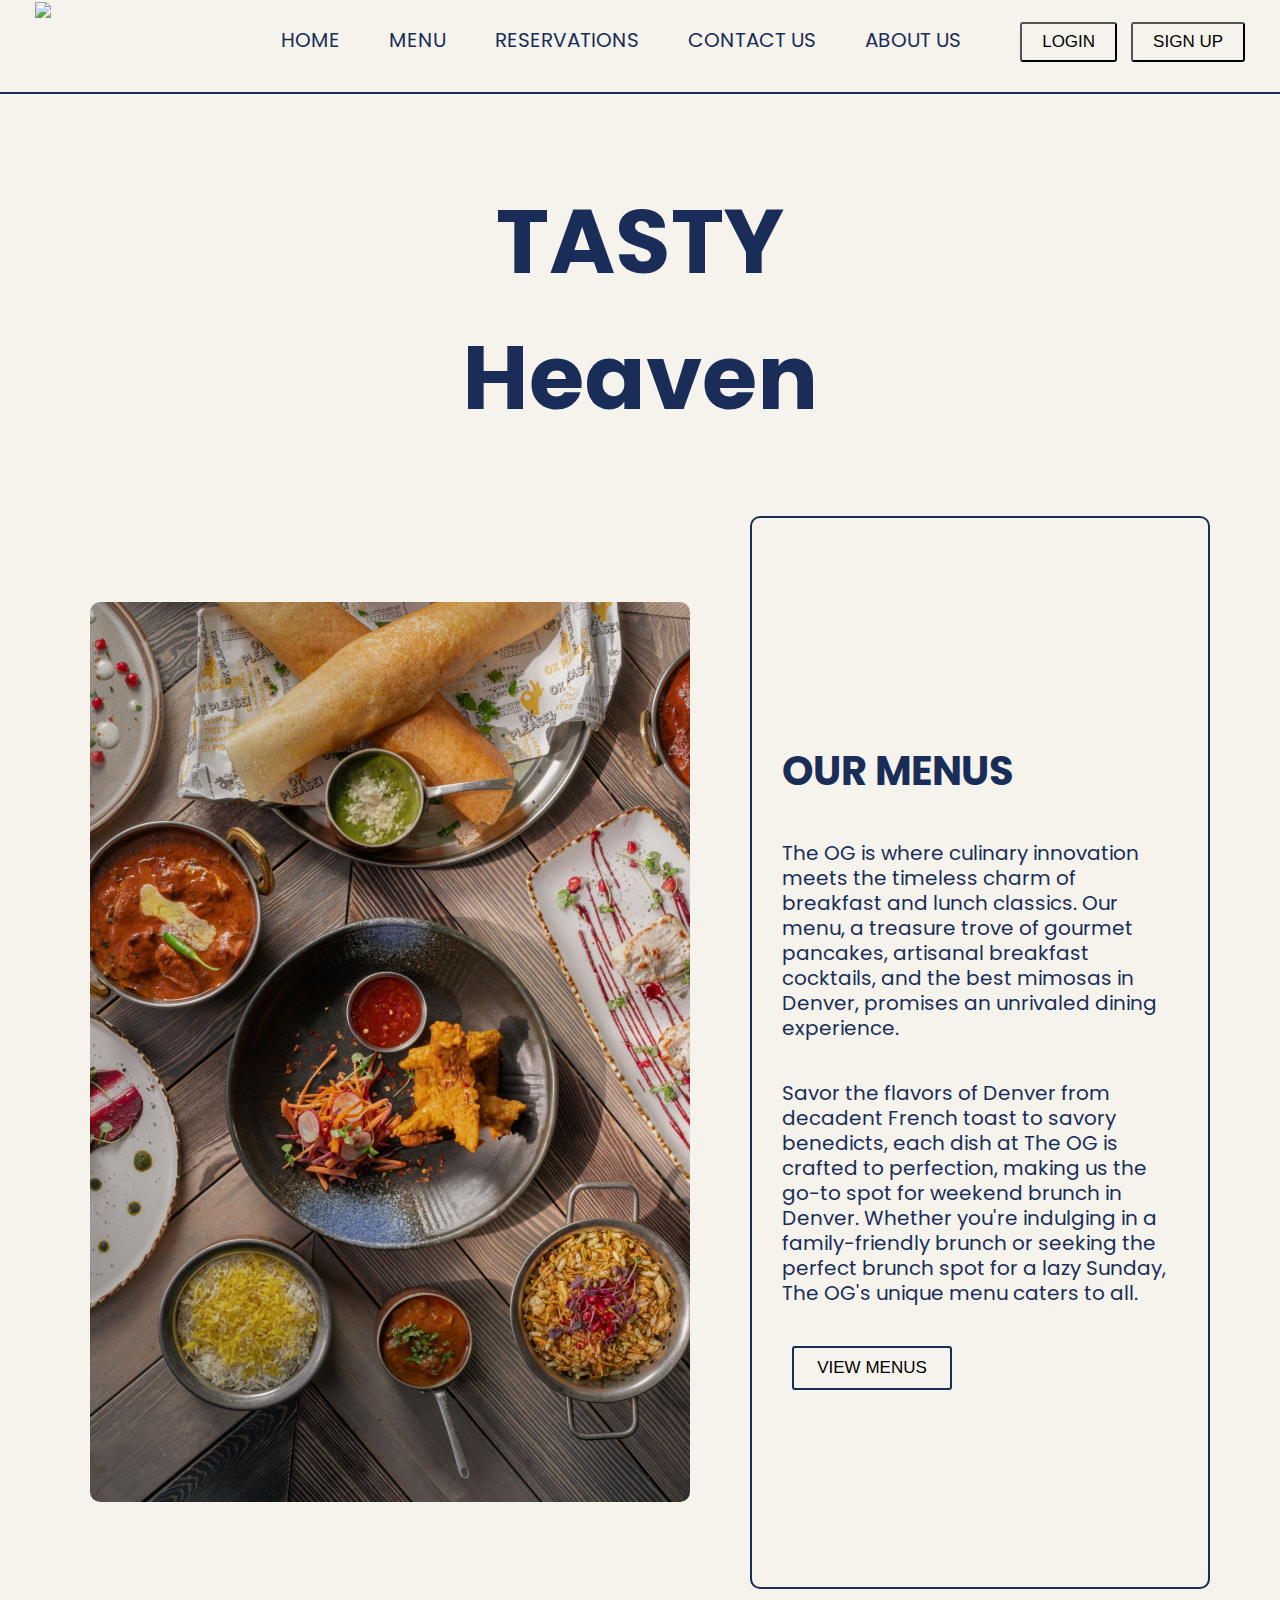
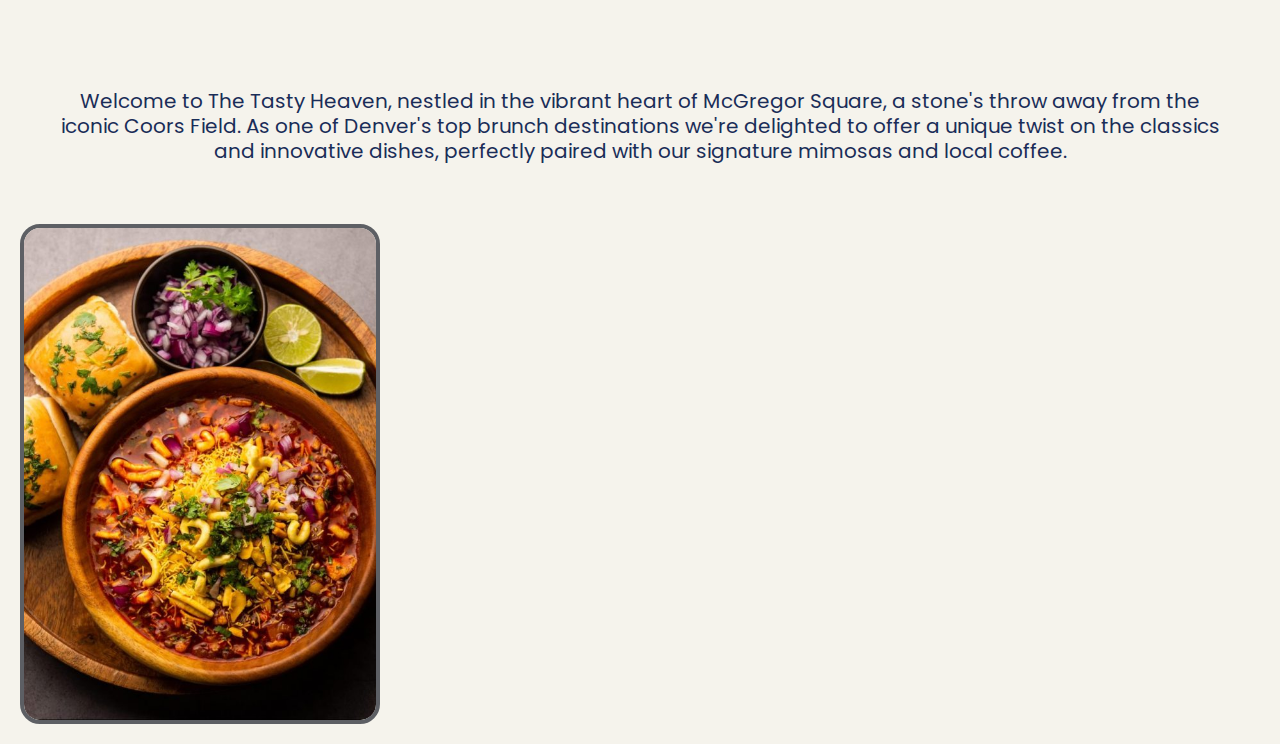
==== index.html @ a82ab864 "changes added" ====
<!DOCTYPE html>
<html lang="en">
<head>
    <meta charset="UTF-8">
    <meta name="viewport" content="width=device-width, initial-scale=1.0">
    <title>Tasty Heaven</title>
    <link rel="stylesheet" href="./css/home.css">
</head>
<body>
    <div class="container">
        <div class="nav-div">          
                <img src="./icons/home-page-icon/th-logo.png" class="nav-logo">
                <ul class="nav-links">
                    <li><a href="./index.html">HOME</a></li>
                    <li><a href="./pages/menu.html">MENU</a></li>
                    <li><a href="./pages/reservation.html">RESERVATIONS</a></li>
                    <li><a href="./pages/innovation.html">CONTACT US</a></li>
                    <li><a href="./pages/about_us.html">ABOUT US</a></li>
                    <a href="./pages/login.html"><button class="nav-login">LOGIN</button></a>
                    <a href="./pages/sign-up.html"><button class="nav-login">SIGN UP</button></a>
                </ul>
        </div>
    </div>
    <hr class="line">
    
    <div class="heading">
        <div>TASTY</div>
        <div>Heaven</div>
    </div>

    <div class="menu-container">
        <img src="./images/home-page/indian food.jpg" alt="indian food" class="indian-food">
        <div class="paragraph">
            <h1 class="card-title">Our menus</h1>
            <p class="card-info">The OG is where culinary innovation meets the timeless charm of breakfast and lunch classics. Our menu, a treasure trove of gourmet pancakes, artisanal breakfast cocktails, and the best mimosas in Denver, promises an unrivaled dining experience.</p>
            
            <p class="card-info">Savor the flavors of Denver from decadent French toast to savory benedicts, each dish at The OG is crafted to perfection, making us the go-to spot for weekend brunch in Denver. Whether you're indulging in a family-friendly brunch or seeking the perfect brunch spot for a lazy Sunday, The OG's unique menu caters to all.</p>
            <button class="menu-btn">view menus</button>
        </div>
    </div>
    <p class="card-info " id="para">Welcome to The Tasty Heaven, nestled in the vibrant heart of McGregor Square, a stone's throw away from the iconic Coors Field. As one of Denver's top brunch destinations we're delighted to offer a unique twist on the classics and innovative dishes, perfectly paired with our signature mimosas and local coffee.</p>
    
    <div class="card">
        <img src="./images/home-page/misal-pav.jpg" alt="misla pav" class="card-img">
        <div class="card-body">
            <h1 class="card-title"> Misal Pav</h1>
            <p class="card-info">Lorem ipsum dolor sit amet consectetur adipisicing elit. Tempore ad laborum molestias cum officiis commodi quisquam, repudiandae a quod error minus sapiente ducimus itaque explicabo nisi at deserunt expedita iure.</p>
            <button class="card-btn">See More</button>
        </div>
    </div>





    <script src="./javascript/home.js"></script>
</body>
</html>
---- css/home.css ----
@import url('https://fonts.googleapis.com/css2?family=Poppins:ital,wght@0,100;0,200;0,300;0,400;0,500;0,600;0,700;0,800;0,900;1,100;1,200;1,300;1,400;1,500;1,600;1,700;1,800;1,900&display=swap');

*{
    text-decoration: none;
    box-sizing: border-box;
}
body{
    box-sizing: border-box;
    margin: 0;
    padding: 0;
    color: rgb(26, 45, 88);
    background-color:rgb(245, 243, 236);
    font-family: 'poppins', sans-serif;
} 

.container{
    padding: 0px 15px;
}

.nav-div{
    display: flex;
    justify-content: space-between;
    align-items: center;
    padding: 2px 20px ;
}

.nav-logo{
    height: 80px;
    cursor: pointer;
}

li{
    list-style: none;
    display: inline-block;
    position: relative;
}

li a{
    color:rgb(26, 45, 88) ;
    font-size: 20px;
    /* font-weight: bold; */
    margin-right: 45px;
    overflow: hidden;
}

li a:hover{
    color:rgb(26, 45, 88) ;
}
li a::after{   
    content: '';
    position: absolute;
    bottom: -5px;
    left: 0;
    width: 0%;
    height: 2px;
    background-color: rgb(26, 45, 88);
    transition: all 0.5s;
    pointer-events: none;
    
}

li a:hover::after{
    width: 70%;
}

.nav-login{
    background-color: transparent;
    margin-left: 10px;
    padding: 8px 20px;
    font-size: 17px;
    /* font-weight: bold; */
    border-radius: 3px;
    
}

.nav-login:hover{
    background-color: rgb(252, 186, 79);
    transition: 0.7s;
}

.line{
    width: 100%;
    height: 1.5px;
    border: 0 none;
    background-color:rgb(26, 45, 88) ;
}

.heading{
    display: block;
    text-align: center;
    font-size: 90px;
    font-weight: bold;
    margin-top: 80px;
    
}

.card{
    display: flex;
    justify-content:center;
    align-items: center;
    width: 360px;
    height: 500px;
    border-radius: 20px;
    overflow: hidden;
    border: 4px solid rgb(93, 95, 100);
    position: relative;
    color: rgb(245, 243, 236);
    margin: 20px;
}

.card:hover .card-body{
    right: 0;
    transition: 0.8s;
}

.card-img{
    width: 100%;
    height: 100%;
    object-fit: cover;
    border-radius: 15px;
}

.card-body{
    width: 100%;
    height: 100%;
    top: 0;
    right: -100%;
    position: absolute;
    background: #1f3d473b;
    backdrop-filter: blur(5px);
    border-radius: 15px;
    padding: 25px;
    display: flex;
    flex-direction: column;
    justify-content: center;
}

.card-title{
    text-transform: uppercase;
    font-size: 40px;
    font-weight: 400px;
}

.card-info{
    font-size: 20px;
    line-height: 25px;
    margin: 40px 0px;
    font-weight: 400px;
}

.card-btn{
    color: #1f3d47;
    background: #8fabba;
    padding: 10px 20px;
    text-transform: capitalize;
    border: none;
    border-radius:8px;
    outline: none;
    font-weight: 500;
    cursor: pointer;
    width: 120px;
}

.menu-container{
    display: flex;
    justify-content: center;
    align-items: center;
    margin: 30px;   
}

.indian-food{
    /* object-fit: cover; */
    width: 70%;
    height: 900px;
    margin-left: 60px;
    margin-right: -40px;
    border-radius: 10px;
}

.paragraph{
    margin: 40px;
    padding: 197px 30px;
    border: 2px solid rgb(26, 45, 88);
    border-radius: 10px;
    margin-left: 100px;
}

.menu-btn{
    background-color: transparent;
    margin-left: 10px;
    padding: 10px 20px;
    font-size: 17px;
    /* font-weight: bold; */
    border-radius: 3px;
    border: 2px solid rgb(26, 45, 88);
    width: 160px;
    text-transform: uppercase;
}

.menu-btn:hover{
    background-color: rgb(252, 186, 79);
    transition: 0.7s;
}

#para{
    margin: 60px;
    display: flex;
    justify-content: center;
    text-align: center;
}
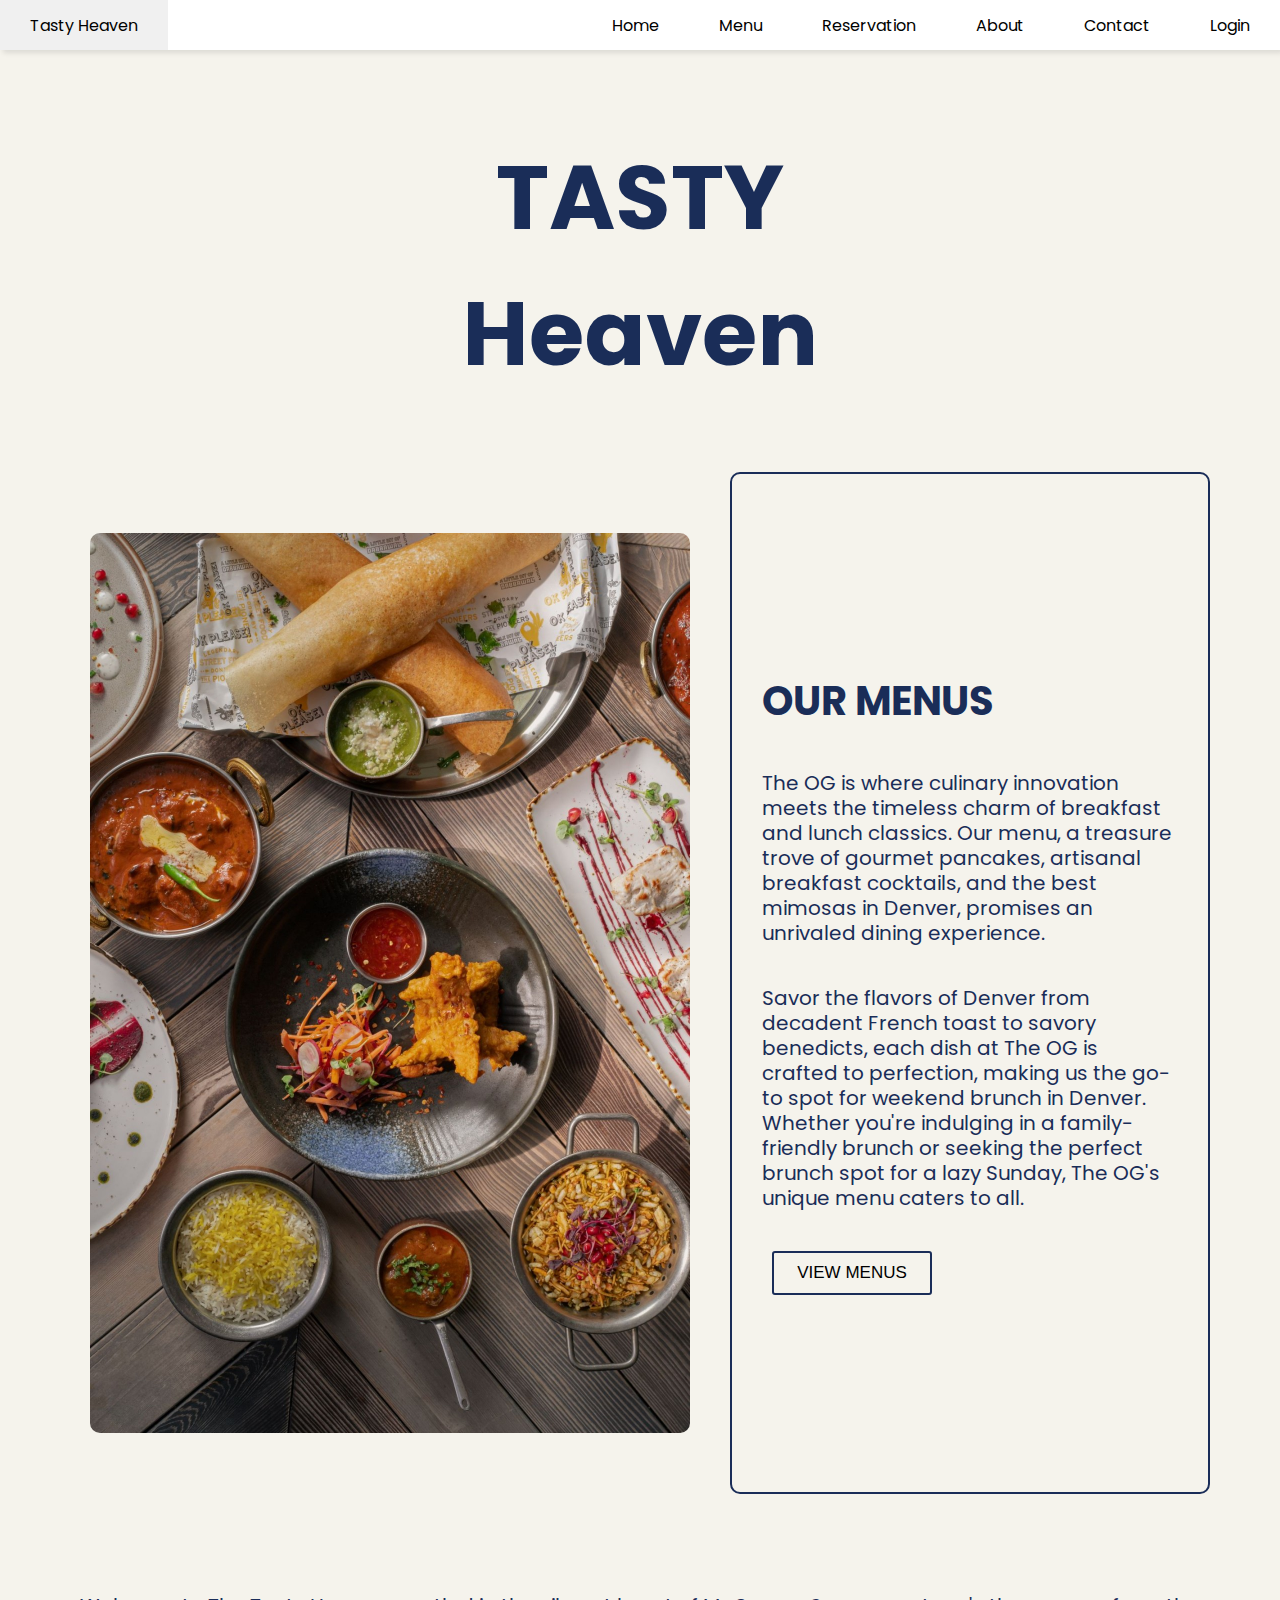
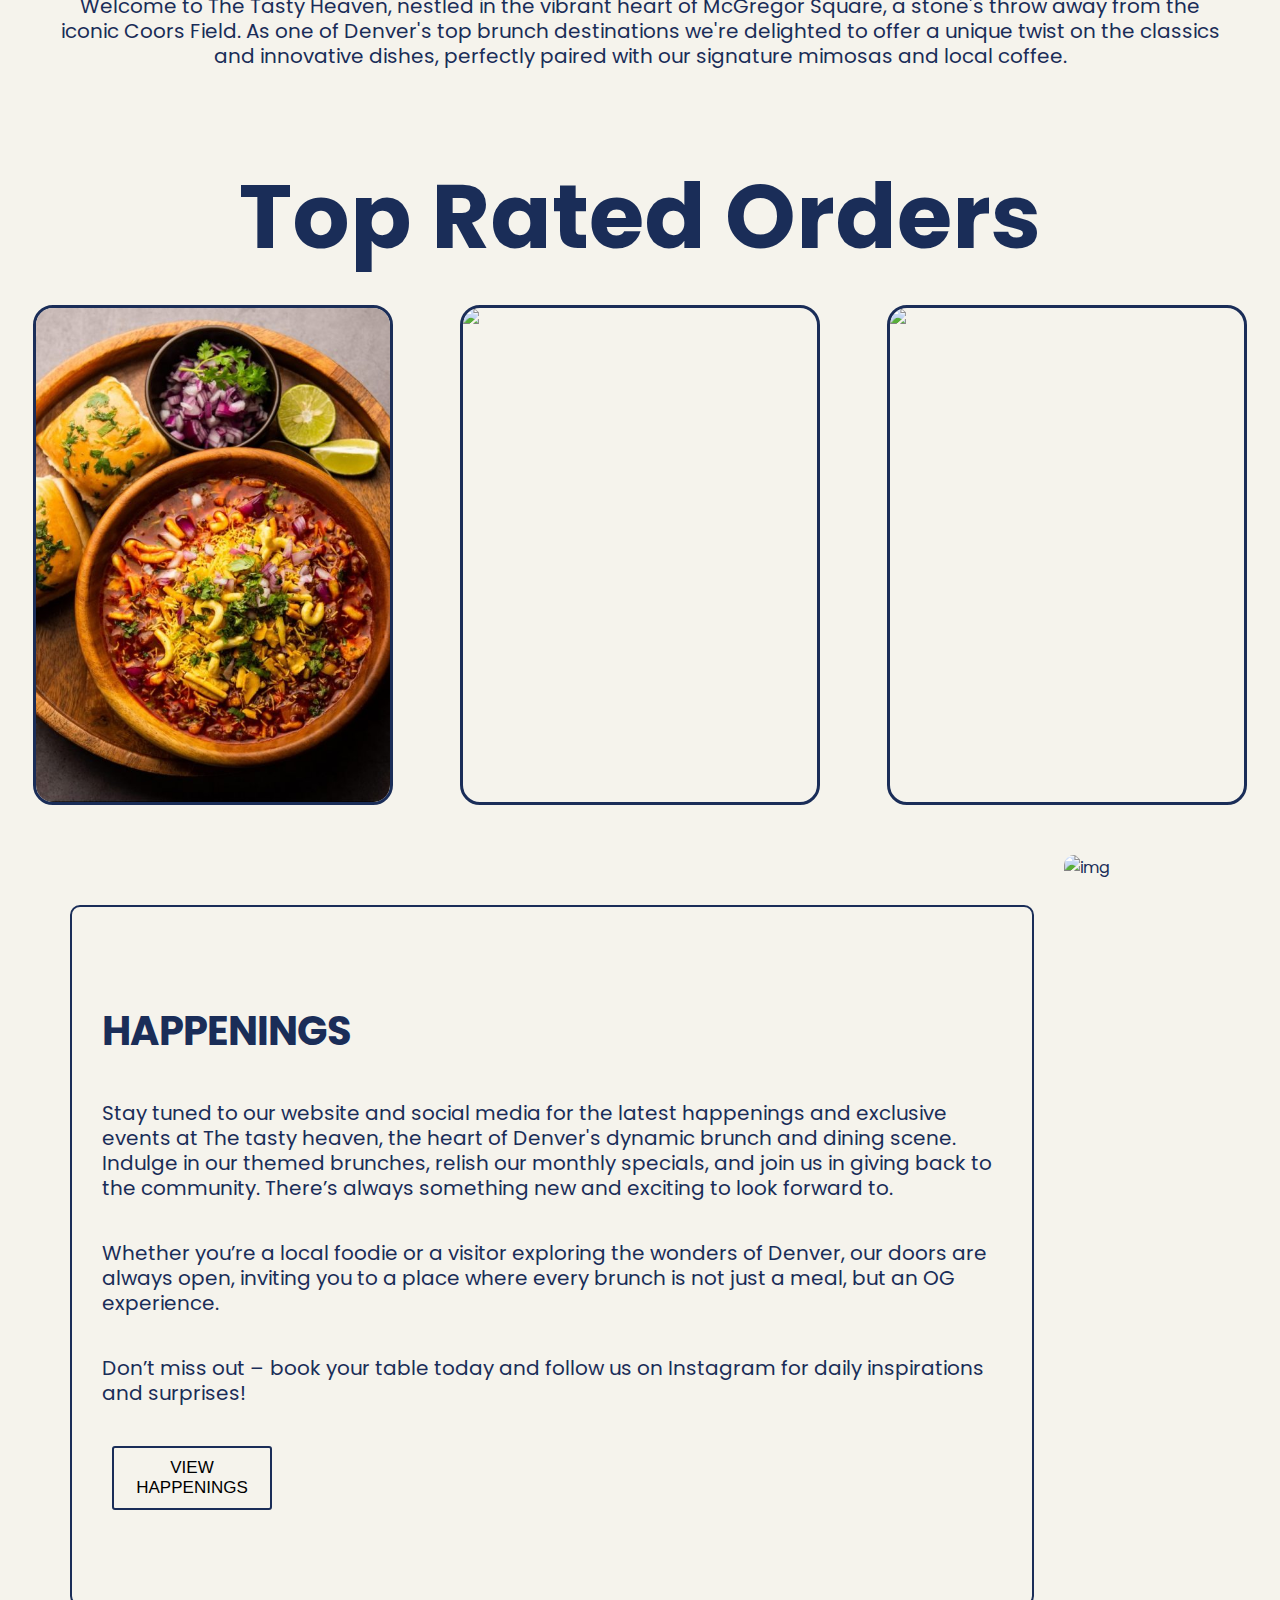
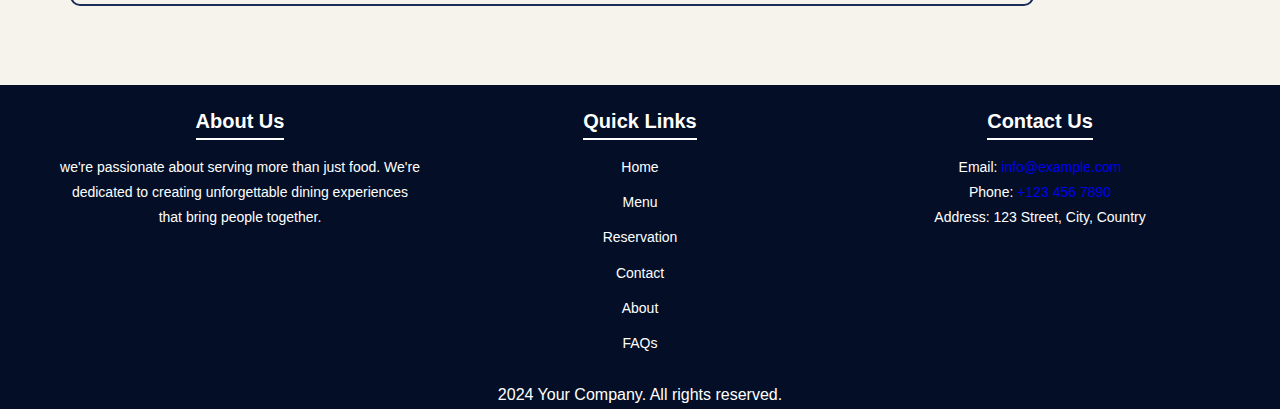
==== commit 4cdd9da8: "code added" ====
--- a/index.html
+++ b/index.html
@@ -7,21 +7,27 @@
     <link rel="stylesheet" href="./css/home.css">
 </head>
 <body>
-    <div class="container">
-        <div class="nav-div">          
-                <img src="./icons/home-page-icon/th-logo.png" class="nav-logo">
-                <ul class="nav-links">
-                    <li><a href="./index.html">HOME</a></li>
-                    <li><a href="./pages/menu.html">MENU</a></li>
-                    <li><a href="./pages/reservation.html">RESERVATIONS</a></li>
-                    <li><a href="./pages/innovation.html">CONTACT US</a></li>
-                    <li><a href="./pages/about_us.html">ABOUT US</a></li>
-                    <a href="./pages/login.html"><button class="nav-login">LOGIN</button></a>
-                    <a href="./pages/sign-up.html"><button class="nav-login">SIGN UP</button></a>
-                </ul>
-        </div>
-    </div>
-    <hr class="line">
+    <nav>
+        <ul class="sidebar">
+          <li onclick=hideSidebar()><a href="#"><svg xmlns="http://www.w3.org/2000/svg" height="26" viewBox="0 96 960 960" width="26"><path d="m249 849-42-42 231-231-231-231 42-42 231 231 231-231 42 42-231 231 231 231-42 42-231-231-231 231Z"/></svg></a></li>
+          <li><a href="./index.html">Home</a></li>
+          <li><a href="./pages/menu.html">Menu</a></li>
+          <li><a href="./pages/reservation.html">Reservation</a></li>
+          <li><a href="./pages/about_us.html">About</a></li>
+          <li><a href="./pages/contact_us.html">Contact</a></li>
+          <li><a href="./pages/login.html">Login</a></li>
+        </ul>
+        <ul>
+          <li ><a href="./index.html">Tasty Heaven</a></li>
+          <li class="hideOnMobile"><a href="./index.html">Home</a></li>
+          <li class="hideOnMobile"><a href="./pages/menu.html">Menu</a></li>
+          <li class="hideOnMobile"><a href="./pages/reservation.html">Reservation</a></li>
+          <li class="hideOnMobile"><a href="./pages/about_us.html">About</a></li>
+          <li class="hideOnMobile"><a href="./pages/contact_us.html">Contact</a></li>
+          <li class="hideOnMobile"><a href="./pages/login.html">Login</a></li>
+          <li class="menu-button" onclick=showSidebar()><a href="#"><svg xmlns="http://www.w3.org/2000/svg" height="26" viewBox="0 96 960 960" width="26"><path d="M120 816v-60h720v60H120Zm0-210v-60h720v60H120Zm0-210v-60h720v60H120Z"/></svg></a></li>
+        </ul>
+      </nav>
     
     <div class="heading">
         <div>TASTY</div>
@@ -38,18 +44,86 @@
             <button class="menu-btn">view menus</button>
         </div>
     </div>
+
     <p class="card-info " id="para">Welcome to The Tasty Heaven, nestled in the vibrant heart of McGregor Square, a stone's throw away from the iconic Coors Field. As one of Denver's top brunch destinations we're delighted to offer a unique twist on the classics and innovative dishes, perfectly paired with our signature mimosas and local coffee.</p>
     
-    <div class="card">
-        <img src="./images/home-page/misal-pav.jpg" alt="misla pav" class="card-img">
-        <div class="card-body">
-            <h1 class="card-title"> Misal Pav</h1>
-            <p class="card-info">Lorem ipsum dolor sit amet consectetur adipisicing elit. Tempore ad laborum molestias cum officiis commodi quisquam, repudiandae a quod error minus sapiente ducimus itaque explicabo nisi at deserunt expedita iure.</p>
-            <button class="card-btn">See More</button>
+    <h3 class="heading">Top Rated Orders</h3>
+
+    <div class="card-box">
+        <div class="card">
+            <img src="./images/home-page/misal-pav.jpg" alt="misla pav" class="card-img">
+            <div class="card-body">
+                <h1 class="card-title"> Misal Pav</h1>
+                <p class="card-info">Lorem ipsum dolor sit amet consectetur adipisicing elit. Tempore ad laborum molestias cum officiis commodi quisquam, repudiandae a quod error minus sapiente ducimus itaque explicabo nisi at deserunt expedita iure.</p>
+                <button class="card-btn">See More</button>
+            </div>
+        </div>
+        <div class="card">
+            <img src="./images/home-page/khaman-dhokla.jpg" alt="misla pav" class="card-img">
+            <div class="card-body">
+                <h1 class="card-title"> Misal Pav</h1>
+                <p class="card-info">Lorem ipsum dolor sit amet consectetur adipisicing elit. Tempore ad laborum molestias cum officiis commodi quisquam, repudiandae a quod error minus sapiente ducimus itaque explicabo nisi at deserunt expedita iure.</p>
+                <button class="card-btn">See More</button>
+            </div>
+        </div>
+        <div class="card">
+            <img src="./images/home-page/cholle-bhature2.jpeg" alt="misla pav" class="card-img">
+            <div class="card-body">
+                <h1 class="card-title"> Misal Pav</h1>
+                <p class="card-info">Lorem ipsum dolor sit amet consectetur adipisicing elit. Tempore ad laborum molestias cum officiis commodi quisquam, repudiandae a quod error minus sapiente ducimus itaque explicabo nisi at deserunt expedita iure.</p>
+                <button class="card-btn">See More</button>
+            </div>
         </div>
     </div>
 
+    <div class="menu-container">
+        <div class="paragraph2">
+            <h1 class="card-title">Happenings</h1>
+            <p class="card-info">Stay tuned to our website and social media for the latest happenings and exclusive events at The tasty heaven, the heart of Denver's dynamic brunch and dining scene. Indulge in our themed brunches, relish our monthly specials, and join us in giving back to the community. There’s always something new and exciting to look forward to.</p>
+            
+            <p class="card-info">Whether you’re a local foodie or a visitor exploring the wonders of Denver, our doors are always open, inviting you to a place where every brunch is not just a meal, but an OG experience. </p>
 
+            <p class="card-info">Don’t miss out – book your table today and follow us on Instagram for daily inspirations and surprises!</p>
+            <button class="menu-btn">view happenings</button>
+        </div>
+        <img src="./images/home-page/598610149-From-the-Hip-Photo.avif" alt="img" class="happenings-img">
+    </div>
+
+
+    <footer>
+        <div class="footer-container-1">
+          <div class="footer-section about">
+            <h2>About Us</h2>
+            <p>we're passionate about serving more than just food. We're dedicated to creating unforgettable dining experiences that bring people together.</p>
+            <div class="social-icons">
+              <a href="#"><i class="fab fa-facebook-f"></i></a>
+              <a href="#"><i class="fab fa-twitter"></i></a>
+              <a href="#"><i class="fab fa-linkedin-in"></i></a>
+              <a href="#"><i class="fab fa-instagram"></i></a>
+            </div>
+          </div>
+          <div class="footer-section links">
+            <h2>Quick Links</h2>
+            <ul id="quick-links">
+              <li><a href="./index.html">Home</a></li>
+              <li><a href="./pages/menu.html">Menu</a></li>
+              <li><a href="./pages/reservation.html">Reservation</a></li>
+              <li><a href="./pages/contact_us.html">Contact</a></li>
+              <li><a href="./pages/about_us.html">About </a></li>
+              <li><a href="./pages/faqs.html">FAQs </a></li>
+            </ul>
+          </div>
+          <div class="footer-section contact">
+            <h2>Contact Us</h2>
+            <p>Email: <a href="mailto:info@example.com">info@example.com</a></p>
+            <p>Phone: <a href="tel:+1234567890">+123 456 7890</a></p>
+            <p>Address: 123 Street, City, Country</p>                
+          </div>
+        </div>
+        <div class="footer-bottom">
+          <p>2024 Your Company. All rights reserved.</p>
+        </div>
+      </footer>
 
 
 
--- a/css/home.css
+++ b/css/home.css
@@ -3,6 +3,8 @@
 *{
     text-decoration: none;
     box-sizing: border-box;
+    margin: 0;
+    padding: 0;
 }
 body{
     box-sizing: border-box;
@@ -13,76 +15,57 @@
     font-family: 'poppins', sans-serif;
 } 
 
-.container{
-    padding: 0px 15px;
-}
-
-.nav-div{
-    display: flex;
-    justify-content: space-between;
-    align-items: center;
-    padding: 2px 20px ;
-}
-
-.nav-logo{
-    height: 80px;
-    cursor: pointer;
-}
-
-li{
+nav{
+    background-color: white;
+    box-shadow: 3px 3px 5px rgba(0, 0, 0, 0.1);
+}
+  nav ul{
+    width: 100%;
     list-style: none;
-    display: inline-block;
-    position: relative;
-}
-
-li a{
-    color:rgb(26, 45, 88) ;
-    font-size: 20px;
-    /* font-weight: bold; */
-    margin-right: 45px;
-    overflow: hidden;
-}
-
-li a:hover{
-    color:rgb(26, 45, 88) ;
-}
-li a::after{   
-    content: '';
-    position: absolute;
-    bottom: -5px;
-    left: 0;
-    width: 0%;
-    height: 2px;
-    background-color: rgb(26, 45, 88);
-    transition: all 0.5s;
-    pointer-events: none;
-    
-}
-
-li a:hover::after{
-    width: 70%;
-}
-
-.nav-login{
-    background-color: transparent;
-    margin-left: 10px;
-    padding: 8px 20px;
-    font-size: 17px;
-    /* font-weight: bold; */
-    border-radius: 3px;
-    
-}
-
-.nav-login:hover{
-    background-color: rgb(252, 186, 79);
-    transition: 0.7s;
-}
-
-.line{
-    width: 100%;
-    height: 1.5px;
-    border: 0 none;
-    background-color:rgb(26, 45, 88) ;
+    display: flex;
+    justify-content: flex-end;
+    align-items: center;
+}
+  nav li{
+    height: 50px;
+}
+  nav a{
+    height: 100%;
+    padding: 0 30px;
+    text-decoration: none;
+    display: flex;
+    align-items: center;
+    color: black;
+}
+  nav a:hover{
+    background-color: #f0f0f0;
+}
+  nav li:first-child{
+    margin-right: auto;
+}
+  .sidebar{
+    position: fixed;
+    top: 0; 
+    right: 0;
+    height: 100vh;
+    width: 250px;
+    background-color: rgba(255, 255, 255, 0.15);
+    backdrop-filter: blur(12px);
+    box-shadow: -10px 0 10px rgba(0, 0, 0, 0.1);
+    list-style: none;
+    display: none;
+    flex-direction: column;
+    align-items: flex-start;
+    justify-content: flex-start;
+}
+  .sidebar li{
+    width: 100%;
+}
+  .sidebar a{
+    width: 100%;
+}
+  .menu-button{
+    display: none;
 }
 
 .heading{
@@ -94,6 +77,14 @@
     
 }
 
+.card-box{
+    width: 100%;
+    display: flex;
+    align-items: center;
+    justify-content: space-around;
+    flex-wrap: wrap;
+}
+
 .card{
     display: flex;
     justify-content:center;
@@ -102,15 +93,16 @@
     height: 500px;
     border-radius: 20px;
     overflow: hidden;
-    border: 4px solid rgb(93, 95, 100);
+    border: 3px solid rgb(26, 45, 88);
     position: relative;
     color: rgb(245, 243, 236);
     margin: 20px;
+    flex-wrap: wrap;
 }
 
 .card:hover .card-body{
     right: 0;
-    transition: 0.8s;
+    transition: 0.6s;
 }
 
 .card-img{
@@ -133,6 +125,7 @@
     display: flex;
     flex-direction: column;
     justify-content: center;
+    transition: 0.6s;
 }
 
 .card-title{
@@ -182,7 +175,7 @@
     padding: 197px 30px;
     border: 2px solid rgb(26, 45, 88);
     border-radius: 10px;
-    margin-left: 100px;
+    margin-left: 80px;
 }
 
 .menu-btn{
@@ -205,6 +198,185 @@
 #para{
     margin: 60px;
     display: flex;
+    flex-wrap: nowrap;
     justify-content: center;
     text-align: center;
+}
+
+.happenings-img{
+    object-fit: cover;
+    width: 45%;
+    height: 800px;
+    margin-left: 10px;
+    margin-right: 40px;
+    /* margin-right: -40px; */
+    border-radius: 10px;
+}
+
+.paragraph2{
+    margin: 20px;
+    padding: 94px 30px;
+    border: 2px solid rgb(26, 45, 88);
+    border-radius: 10px;
+    margin-left: 40px;
+}
+
+.footer-container{
+    padding: 50px;
+    margin: 0 60px;
+}
+
+.footer-content{
+    border-radius: 20px;
+    display: flex;
+    align-items: center;
+    justify-content: center;
+    height: 500px;
+    width: 100%;
+    border: 2px solid  #8E2DE2;
+}
+
+.footer-email-subsciption{
+    display: flex;
+    justify-content: center;
+    align-items: center;
+}
+
+.footer-input-email{
+    padding: 12px 30px;
+    text-align: center;
+    color: white;
+    border: none;
+    background-color: #000000;
+    border-radius: 5px;
+    margin: 10px; 
+    transition: 0.5s;
+}
+
+.footer-input-email:hover{
+    color: #8e2de2;
+}
+
+.footer-subscribe-button{
+    padding: 10px 12px;
+    color: #000000;
+    border: none;
+    border-radius: 5px;
+    transition: 0.5s;
+}
+
+.footer-subscribe-button:hover{
+    color: #8e2de2;
+}
+
+footer 
+{
+background-color:rgb(4, 15, 39);
+color: #fff;
+padding: 5px 0;
+text-align: center;
+font-family: Arial, sans-serif;
+}
+
+.footer-container-1 {
+display: flex;
+justify-content: space-around;
+flex-wrap: wrap;
+max-width: 1200px;
+margin: 0 auto;
+}
+
+.footer-section {
+flex: 1;
+margin: 20px;
+min-width: 250px;
+}
+
+.footer-section h2 {
+font-size: 20px;
+margin-bottom: 15px;
+border-bottom: 2px solid #fff;
+display: inline-block;
+padding-bottom: 5px;
+}
+
+.footer-section p,
+.footer-section ul {
+font-size: 14px;
+line-height: 1.8;
+}
+
+.footer-section ul {
+list-style: none;
+padding: 0;
+}
+
+.footer-section ul li {
+margin-bottom: 10px;
+}
+
+.footer-section ul li a {
+color: #fff;
+text-decoration: none;
+transition: color 0.3s;
+}
+
+/* .footer-section ul li a:hover {
+color: #8E2DE2;
+} */
+
+.footer-section .social-icons {
+margin-top: 20px;
+}
+
+.footer-section .social-icons a {
+color: #fff;
+margin: 0 10px;
+font-size: 18px;
+transition: color 0.3s;
+}
+
+/* .footer-section .social-icons a:hover {
+color: #8E2DE2;
+} */
+
+/* #quick-links{
+    display: flex;
+    flex-direction: column;
+    margin-left: 50px;
+} */
+
+
+@media only screen and (min-width: 601px) and (max-width: 768px) {
+    .menu-container{
+        flex-wrap: wrap;
+        display: block;
+    }
+
+    .menu-icon{
+        display: block;
+
+    }
+
+    .hideOnMobile{
+        display: none;
+      }
+      .menu-button{
+        display: block;
+      }
+}
+
+@media only screen and (max-width: 600px){
+    .menu-container{
+        flex-wrap: wrap;
+    }
+    .menu-icon{
+        display: block;
+
+    }
+
+    .sidebar{
+        width: 100%;
+      }
+    
 }